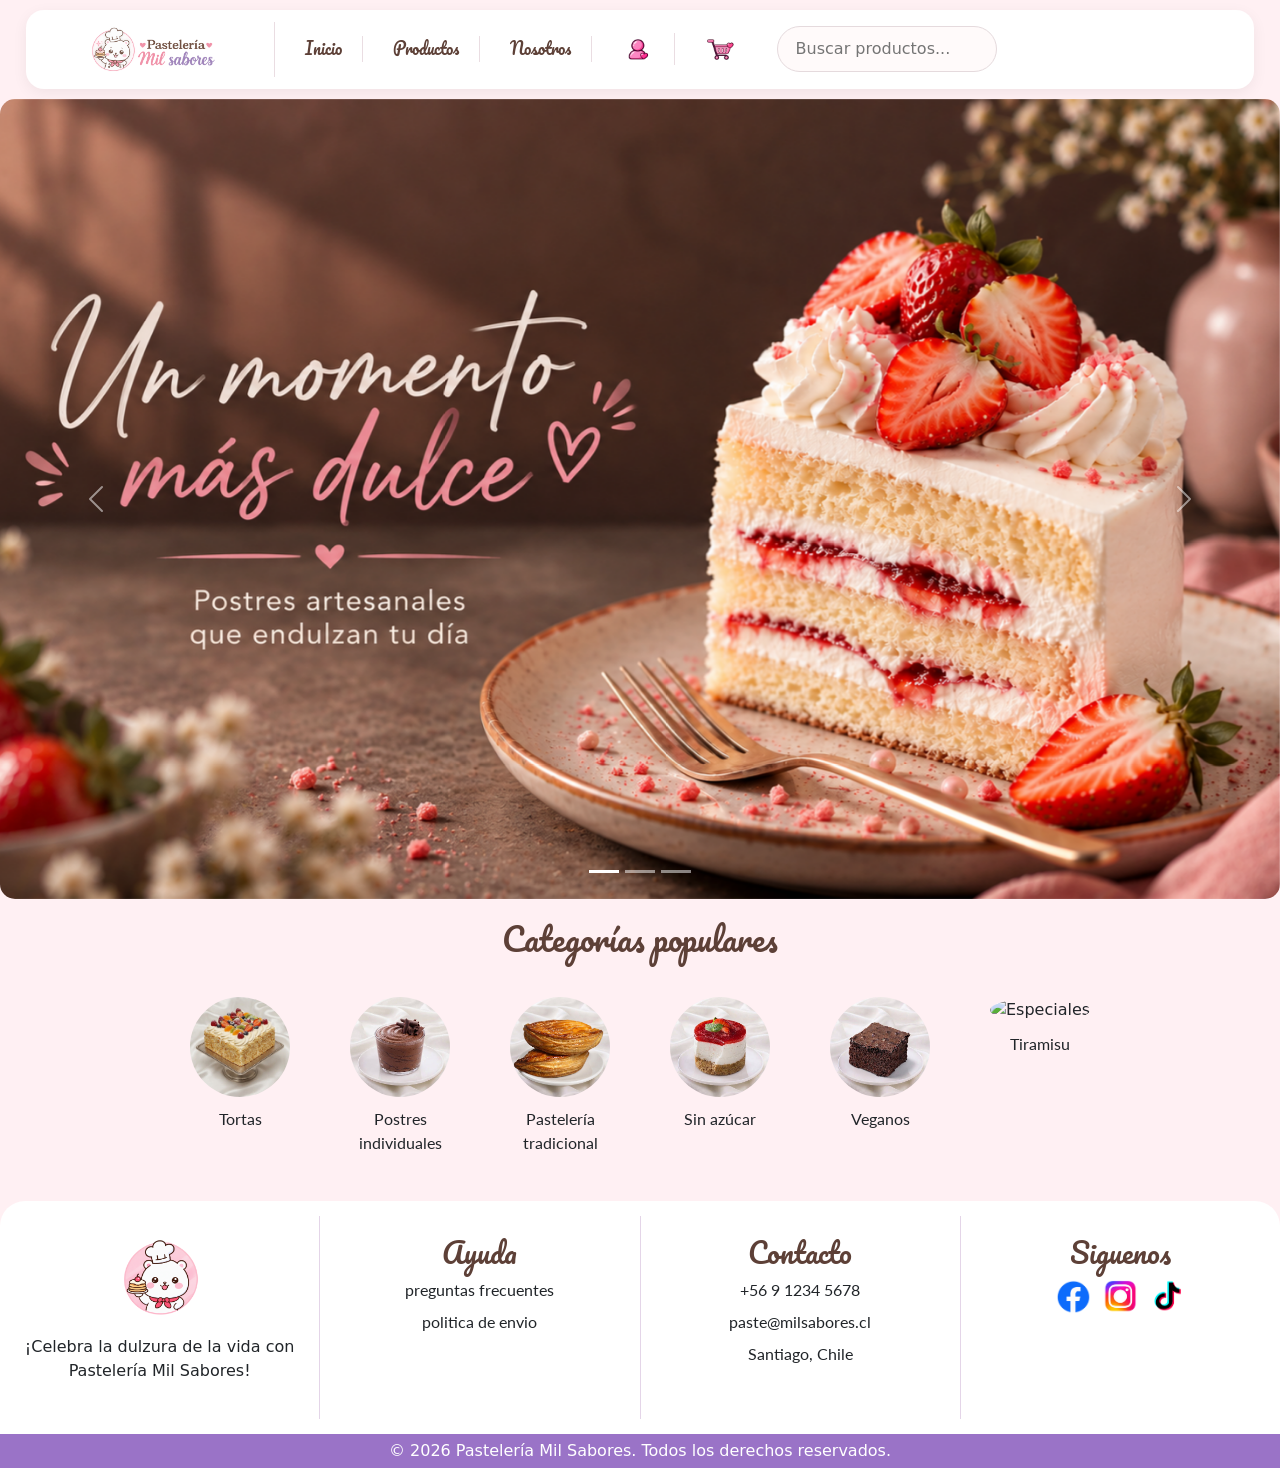
==== index.html @ b81aa5f1 "feat: actualizacioón" ====
<!DOCTYPE html>
<html lang="en">

<head>
    <meta charset="UTF-8">
    <meta name="viewport" content="width=device-width, initial-scale=1.0">
    <link rel="stylesheet" href="css/style.css">
    <link href="https://fonts.googleapis.com/css2?family=Lato&family=Pacifico&display=swap" rel="stylesheet">
    <link href="https://cdn.jsdelivr.net/npm/bootstrap@5.3.8/dist/css/bootstrap.min.css" rel="stylesheet">
    <title>Pastelería Mil Sabores</title>
</head>

<body>

    <nav class="menu">


        <ul>
            <li><img src="img/logoLetra.png" class="menu-logo"></li>
            <li><a href="index.html" class="letra-Titulos">Inicio</a></li>
            <li><a href="productos.html" class="letra-Titulos">Productos</a></li>
            <li><a href="nosotros.html" class="letra-Titulos">Nosotros</a></li>
            <li><a href="mi_cuenta.html" class="letra-Titulos"><img src="img/img-perfil.png" class="img-iconos"></a>
            </li>
            <li><a href="carrito.html" class="letra-Titulos"><img src="img/icono-car.png" class="img-iconos"></a></li>
        </ul>

        <div class="buscador">
            <input type="text" placeholder="Buscar productos...">
        </div>


    </nav>


    <div id="carouselExampleIndicators" class="carousel slide mi-carrusel" data-bs-ride="carousel">

        <div class="carousel-indicators">
            <button type="button" data-bs-target="#carouselExampleIndicators" data-bs-slide-to="0" class="active"
                aria-current="true" aria-label="Slide 1">
            </button>

            <button type="button" data-bs-target="#carouselExampleIndicators" data-bs-slide-to="1" aria-label="Slide 2">
            </button>

            <button type="button" data-bs-target="#carouselExampleIndicators" data-bs-slide-to="2" aria-label="Slide 3">
            </button>
        </div>

        <div class="carousel-inner">

            <div class="carousel-item active">
                <img src="img/slide1.png" class="d-block w-100" alt="">
            </div>

            <div class="carousel-item">
                <img src="img/slide2.png" class="d-block w-100" alt="">
            </div>

            <div class="carousel-item">
                <img src="img/slide3.png" class="d-block w-100" alt="">
            </div>

        </div>

        <button class="carousel-control-prev" type="button" data-bs-target="#carouselExampleIndicators"
            data-bs-slide="prev">

            <span class="carousel-control-prev-icon"></span>

        </button>

        <button class="carousel-control-next" type="button" data-bs-target="#carouselExampleIndicators"
            data-bs-slide="next">

            <span class="carousel-control-next-icon"></span>

        </button>

    </div>



    <section class="categorias">

        <h2 class="letra-Titulos">Categorías populares</h2>

        <div class="categorias-lista">

            <div class="categoria">
                <img src="img/torta cuadrada frutas.jpg" alt="Tortas">
                <p>Tortas</p>
            </div>

            <div class="categoria">
                <img src="img/Mousse de Chocolate.jpg" alt="Postres">
                <p>Postres individuales</p>
            </div>

            <div class="categoria">
                <img src="img/Empanada de Manzana.jpg" alt="Pastelería">
                <p>Pastelería tradicional</p>
            </div>

            <div class="categoria">
                <img src="img/Cheesecake.jpg" alt="Sin azúcar">
                <p>Sin azúcar</p>
            </div>

            <div class="categoria">
                <img src="img/Brownie Sin Gluten.jpg" alt="Veganos">
                <p>Veganos</p>
            </div>

            <div class="categoria">
                <img src="img/tiramisú.jpg" alt="Especiales">
                <p>Tiramisu</p>
            </div>

        </div>

    </section>





    <footer>

        <div class="footer-cols">
            <div class="footer-columna">

                <img src="img/logo.png" class="logo" alt="">
                <p>¡Celebra la dulzura de la vida con Pastelería Mil Sabores!</p>
            </div>



            <div class="footer-columna">
                <h3 style="text-align: center; " class="letra-Titulos"> Ayuda </h3>
                <ul class="texto-general">
                    <li>preguntas frecuentes</li>
                    <li>politica de envio</li>

                </ul>

            </div>

            <div class="footer-columna">
                <h3 style="text-align: center; " class="letra-Titulos"> Contacto </h3>
                <ul class="texto-general">
                    <li>+56 9 1234 5678</li>
                    <li>paste@milsabores.cl</li>
                    <li>Santiago, Chile</li>
                </ul>
            </div>


            <div class="footer-columna">
                <h3 style="text-align: center; " class="letra-Titulos"> Siguenos </h3>
                <div class="redes-sociales">
                    <a href="#"><img src="img/facebook.png" alt="Facebook"></a>
                    <a href="#"><img src="img/instagram.png" alt="Instagram"></a>
                    <a href="#"><img src="img/tiktok.png" alt="Tiktok"></a>


                </div>

            </div>

        </div>

        <div class="footer-bottom">
            <p>&copy; 2026 Pastelería Mil Sabores. Todos los derechos reservados.</p>

        </div>

    </footer>

    <script src="https://cdn.jsdelivr.net/npm/bootstrap@5.3.8/dist/js/bootstrap.bundle.min.js"></script>
</body>

</html>
---- css/style.css ----
@import url(pie.css);
@import url(menu.css);


.logo {
    width: 90px;
    display: block;
    margin: 0 auto 15px;
}


.img-carrusel {
    height: 100px;
    object-fit: cover;
    border: radius 20px;
}


.categorias {
    padding: 20 0;
    margin-top: 20px;
    text-align: center;
}


.categorias h2 {
    margin-bottom: 40px;
}


.categorias-lista {
    display: flex;
    justify-content: center;
    gap: 40px;
}

.categoria {
    width: 120px;
}

.categoria img {
    width: 100px;
    height: 100px;
    border-radius: 50%;
    object-fit: cover;
    transition: 0.3s;
}

.categoria img:hover {
    transform: scale(1.08);
}

.categoria p {
    font-family: "Lato", sans-serif;
    margin-top: 10px;
}


body {
    background-color: #fff0f3 !important;
}


.mi-carrusel {
    width: 100%;
    margin: 10px auto;
    border-radius: 15px;
    overflow: hidden;
}

.mi-carrusel img {
    height: 800px;
    object-fit: cover;
}
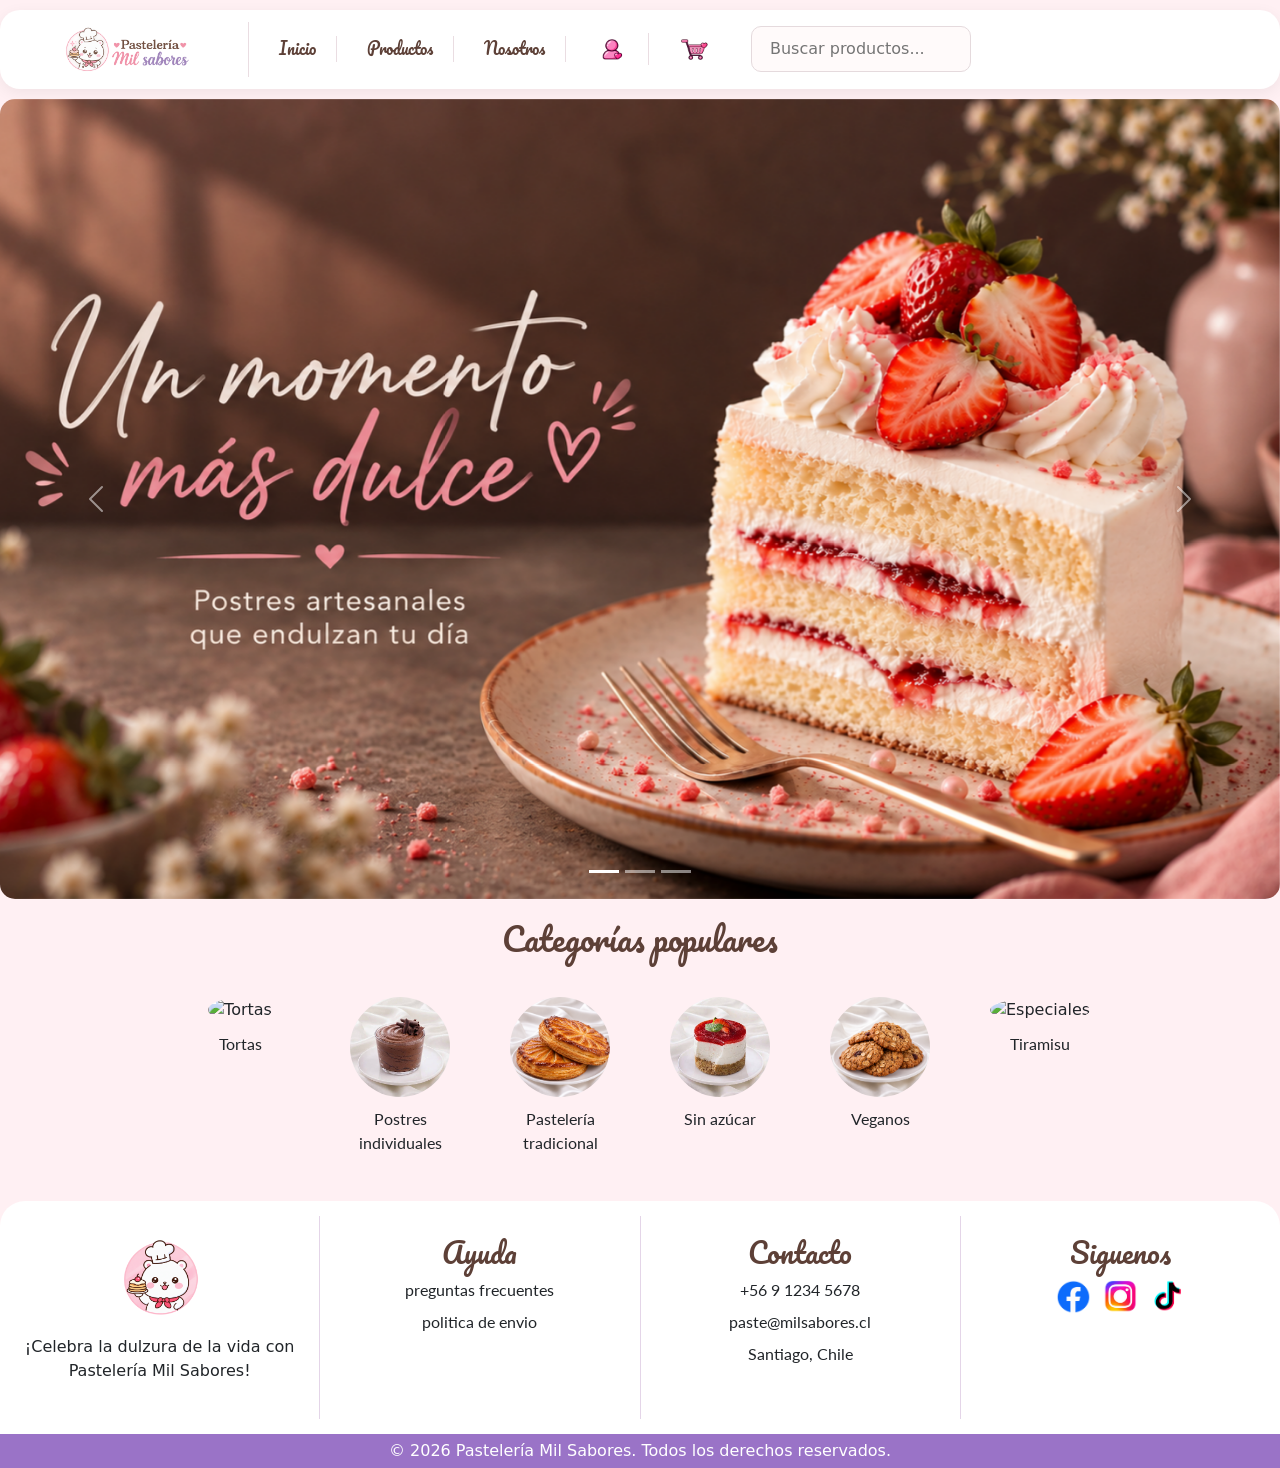
==== commit 991eb00c: "feat: actualización" ====
--- a/index.html
+++ b/index.html
@@ -88,7 +88,7 @@
         <div class="categorias-lista">
 
             <div class="categoria">
-                <img src="img/torta cuadrada frutas.jpg" alt="Tortas">
+                <img src="img/Torta Especial de Cumpleaños.png" alt="Tortas">
                 <p>Tortas</p>
             </div>
 
@@ -98,7 +98,7 @@
             </div>
 
             <div class="categoria">
-                <img src="img/Empanada de Manzana.jpg" alt="Pastelería">
+                <img src="img/empanada Manzana.png" alt="Pastelería">
                 <p>Pastelería tradicional</p>
             </div>
 
@@ -108,7 +108,7 @@
             </div>
 
             <div class="categoria">
-                <img src="img/Brownie Sin Gluten.jpg" alt="Veganos">
+                <img src="img/Galletas Veganas de Avena.png" alt="Veganos">
                 <p>Veganos</p>
             </div>
 
--- a/css/style.css
+++ b/css/style.css
@@ -1,5 +1,6 @@
 @import url(pie.css);
 @import url(menu.css);
+@import url(productos.css);
 
 
 .logo {
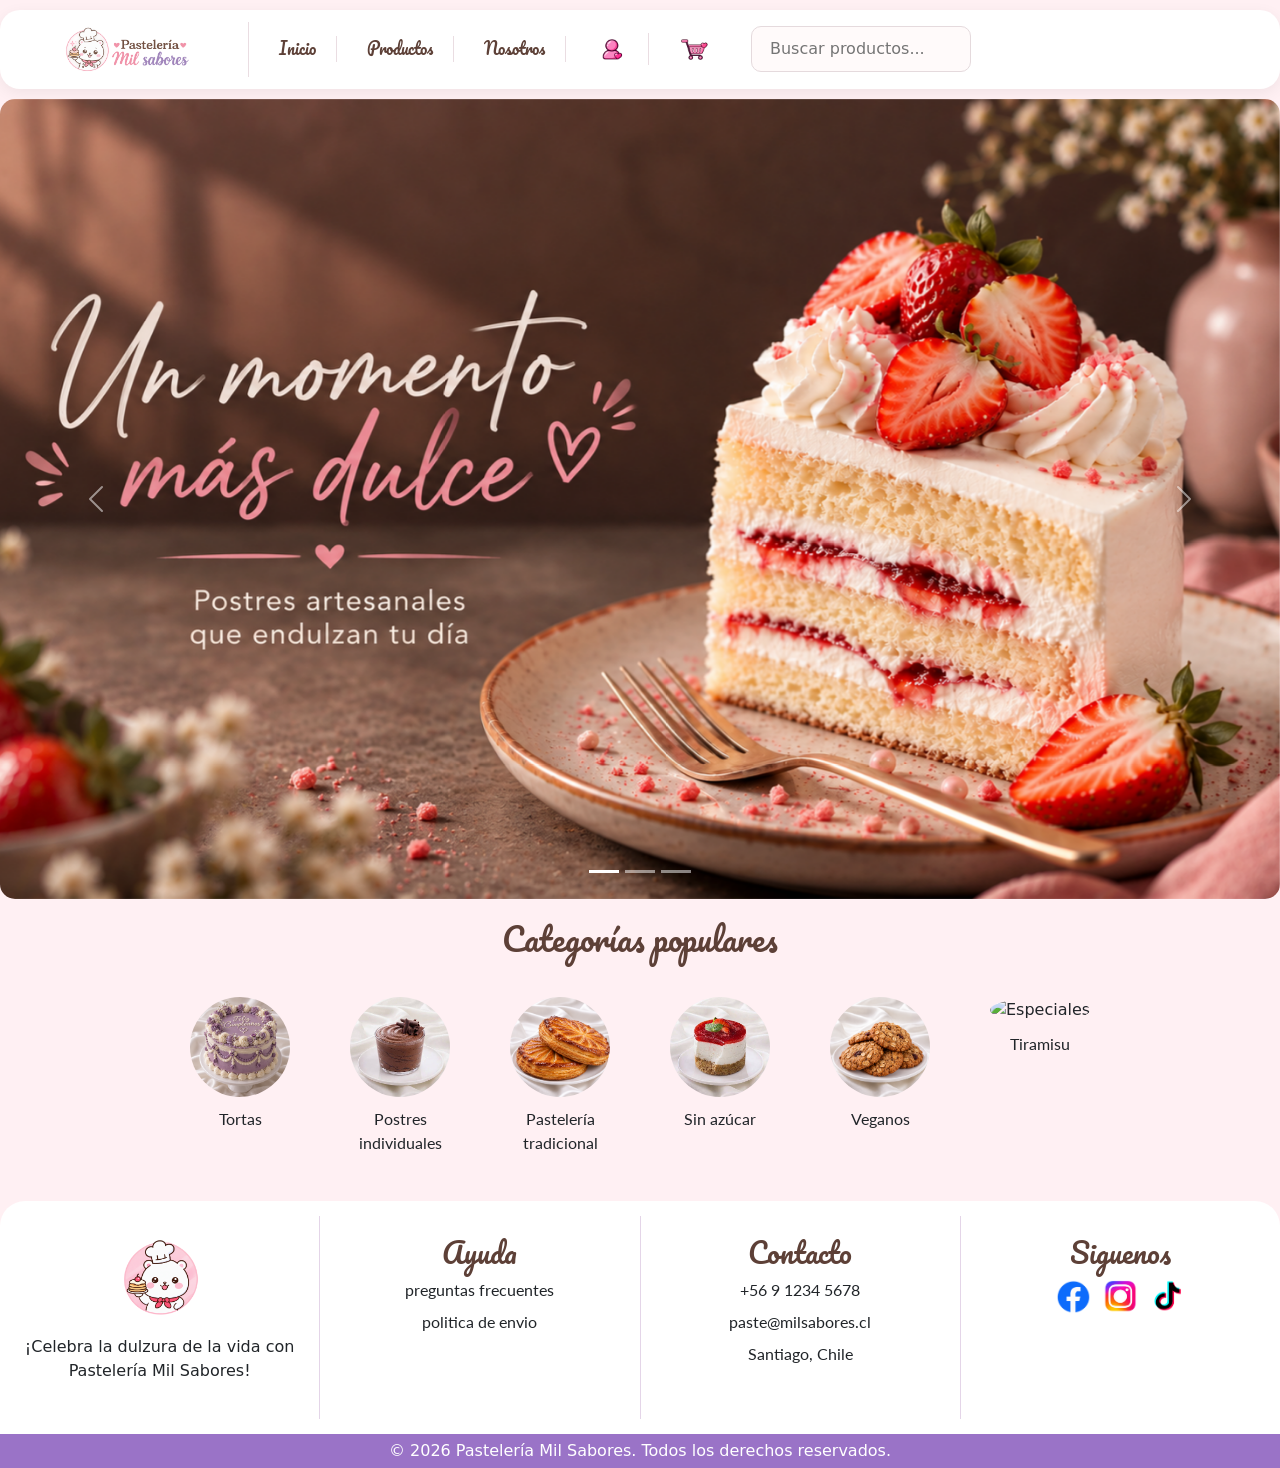
==== commit 9e373000: "feat:actualizacion" ====
--- a/index.html
+++ b/index.html
@@ -88,7 +88,7 @@
         <div class="categorias-lista">
 
             <div class="categoria">
-                <img src="img/Torta Especial de Cumpleaños.png" alt="Tortas">
+                <img src="img/Torta Especial de Cumpleaños.png" alt="Tortas">
                 <p>Tortas</p>
             </div>
 
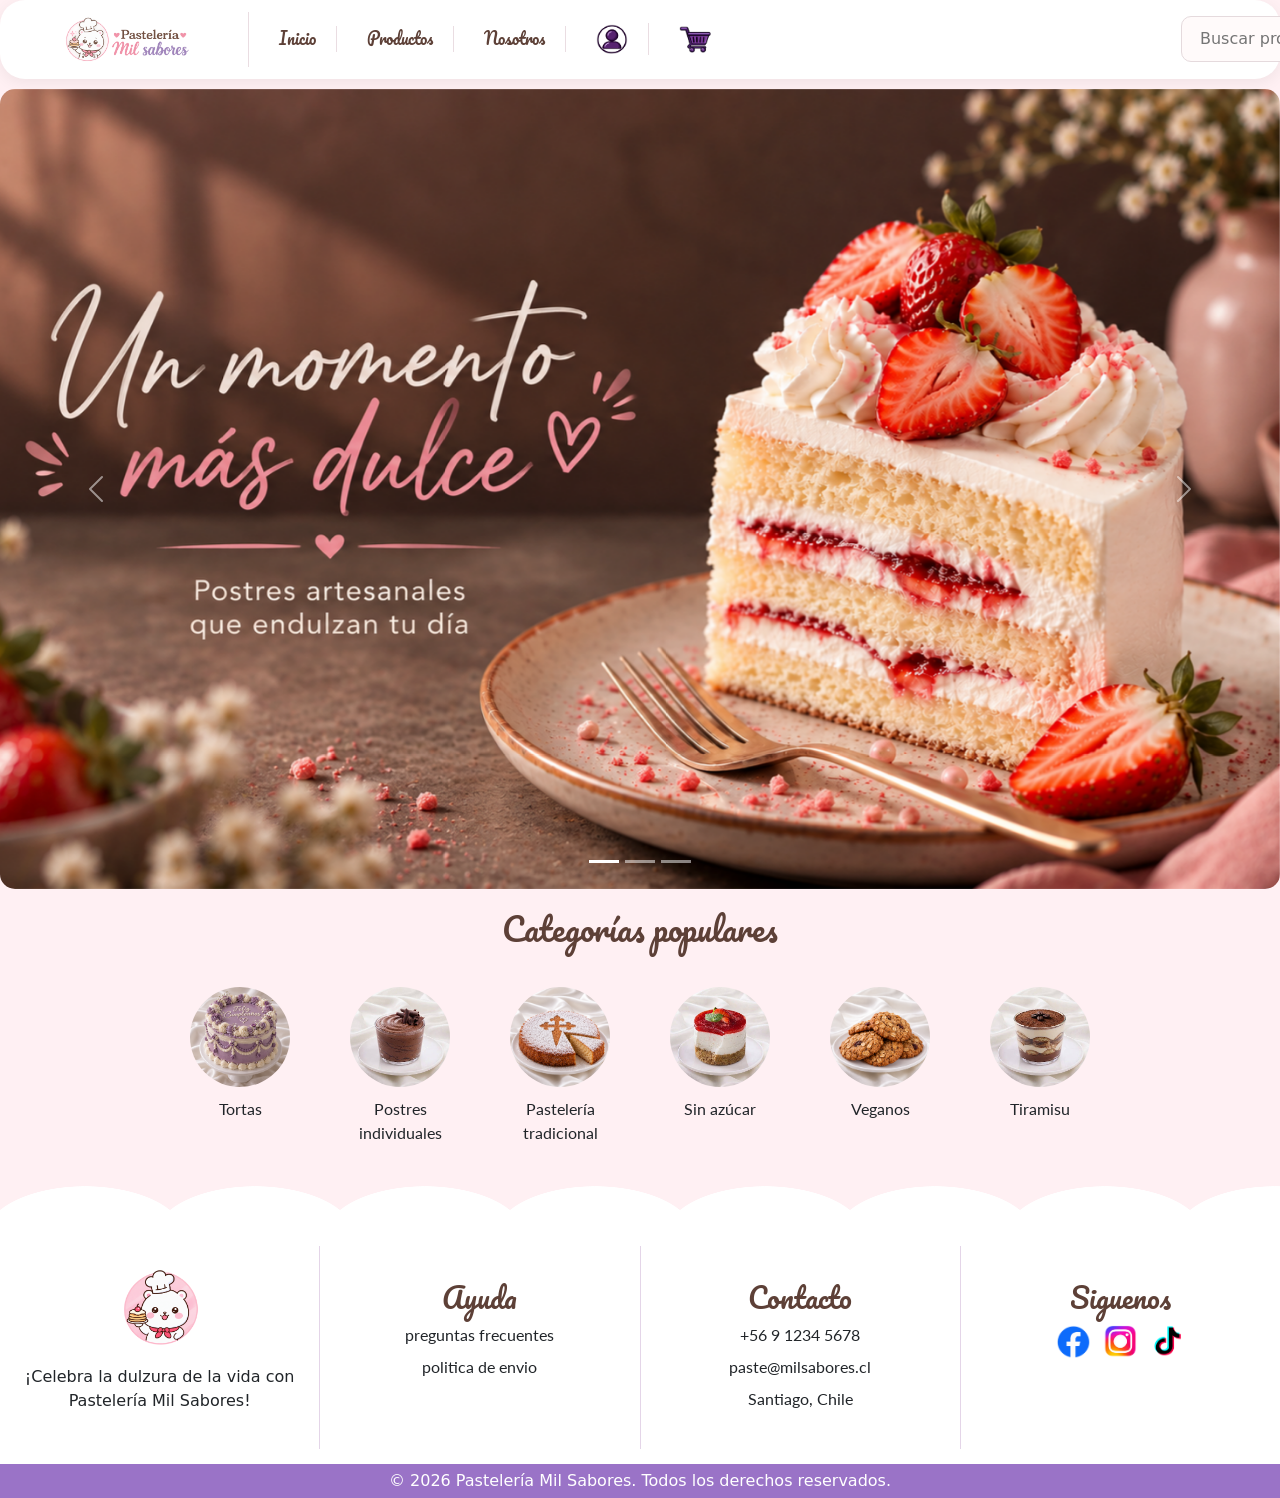
==== commit b8064364: "feat: actualización mi cuenta,titulos,menú" ====
--- a/index.html
+++ b/index.html
@@ -20,9 +20,9 @@
             <li><a href="index.html" class="letra-Titulos">Inicio</a></li>
             <li><a href="productos.html" class="letra-Titulos">Productos</a></li>
             <li><a href="nosotros.html" class="letra-Titulos">Nosotros</a></li>
-            <li><a href="mi_cuenta.html" class="letra-Titulos"><img src="img/img-perfil.png" class="img-iconos"></a>
+            <li><a href="mi_cuenta.html" class="letra-Titulos"><img src="img/icono-perfil.png" class="img-iconos"></a>
             </li>
-            <li><a href="carrito.html" class="letra-Titulos"><img src="img/icono-car.png" class="img-iconos"></a></li>
+            <li><a href="carrito.html" class="letra-Titulos"><img src="img/icono-carro.png" class="img-iconos"></a></li>
         </ul>
 
         <div class="buscador">
@@ -88,32 +88,35 @@
         <div class="categorias-lista">
 
             <div class="categoria">
-                <img src="img/Torta Especial de Cumpleaños.png" alt="Tortas">
+                <a href="productos.html "> <img src="img/Torta Especial de Cumpleaños.png" alt=""></a>
                 <p>Tortas</p>
+
             </div>
 
             <div class="categoria">
-                <img src="img/Mousse de Chocolate.jpg" alt="Postres">
+                <a href="productos.html "> <img src="img/Mousse de Chocolate.jpg" alt=""></a>
+
                 <p>Postres individuales</p>
             </div>
 
             <div class="categoria">
-                <img src="img/empanada Manzana.png" alt="Pastelería">
+                <a href="productos.html "> <img src="img/Tarta de Santiago.png" alt=""></a>
+
                 <p>Pastelería tradicional</p>
             </div>
 
             <div class="categoria">
-                <img src="img/Cheesecake.jpg" alt="Sin azúcar">
+                <a href="productos.html "> <img src="img/Cheesecake.jpg" alt=""></a>
                 <p>Sin azúcar</p>
             </div>
 
             <div class="categoria">
-                <img src="img/Galletas Veganas de Avena.png" alt="Veganos">
+                <a href="productos.html "> <img src="img/Galletas Veganas de Avena.png" alt=""></a>
                 <p>Veganos</p>
             </div>
 
             <div class="categoria">
-                <img src="img/tiramisú.jpg" alt="Especiales">
+                <a href="productos.html "> <img src="img/tiramisú.jpg" alt=""></a>
                 <p>Tiramisu</p>
             </div>
 
--- a/css/style.css
+++ b/css/style.css
@@ -1,6 +1,8 @@
 @import url(pie.css);
 @import url(menu.css);
 @import url(productos.css);
+@import url(cuenta.css);
+@import url(texto.css);
 
 
 .logo {
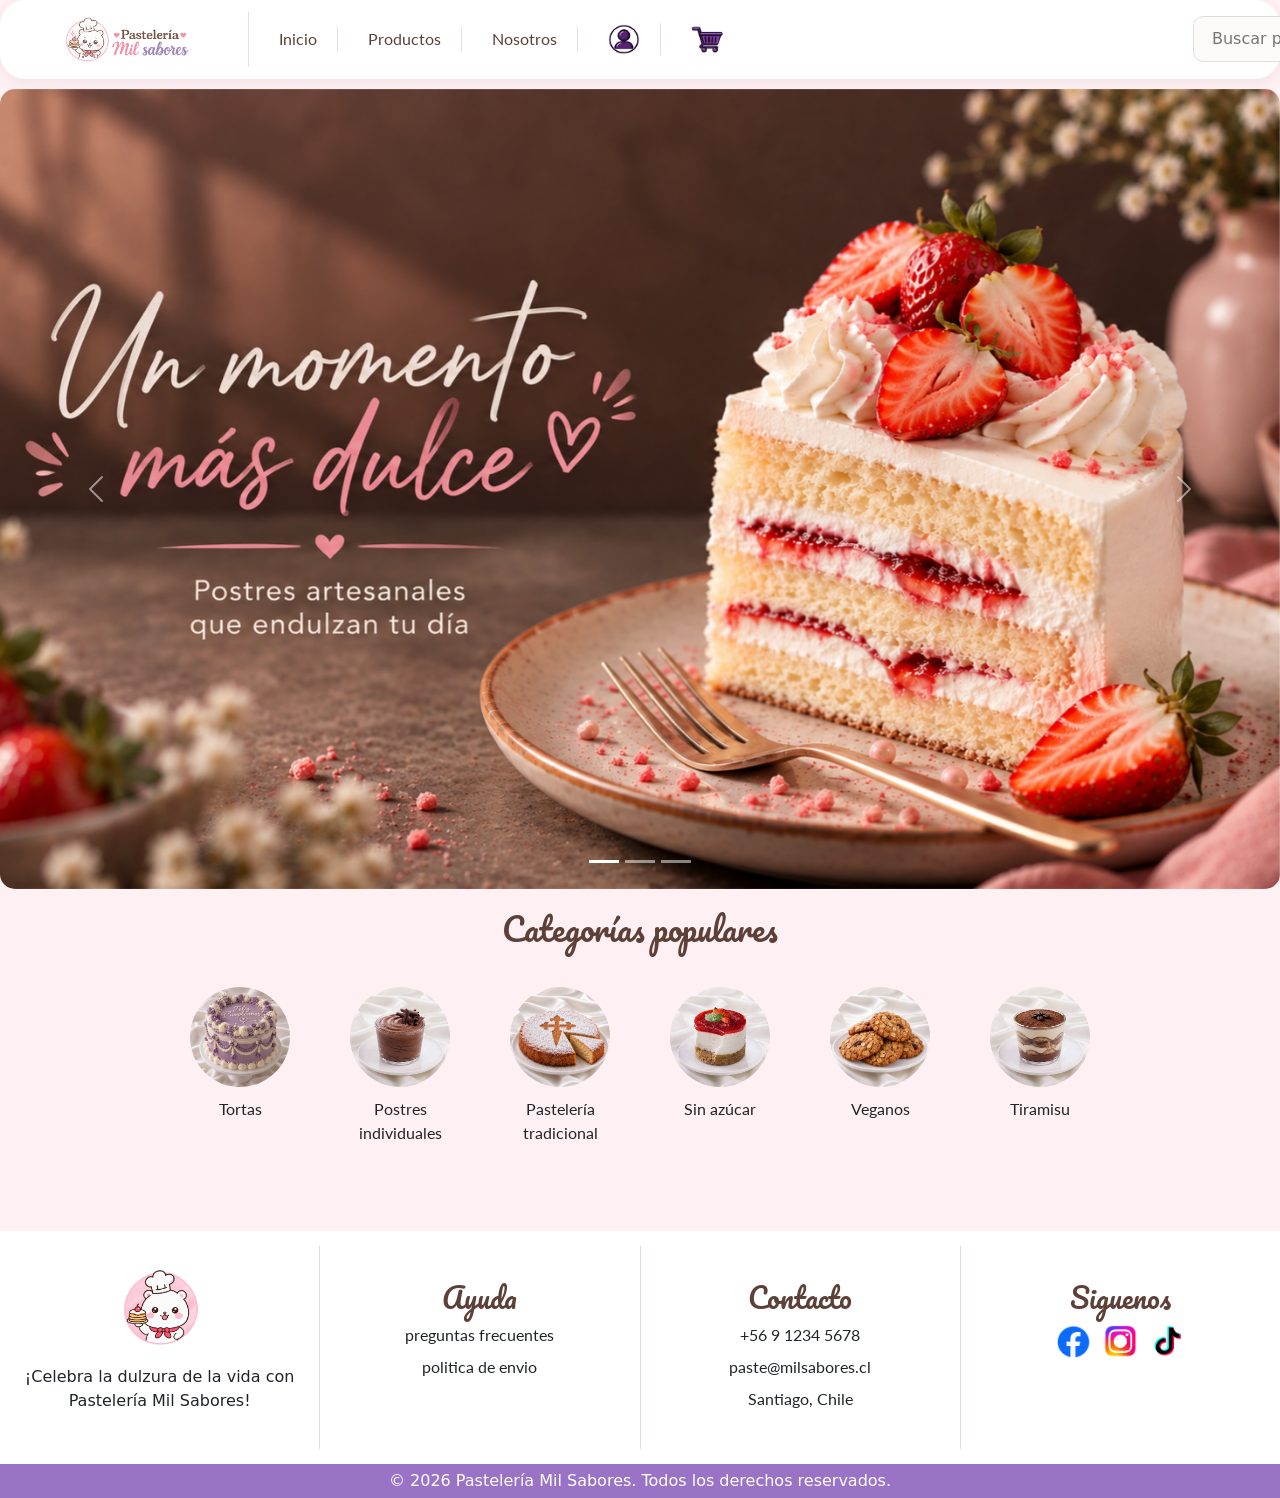
==== commit 6a5fd676: "Feat:actualización" ====
--- a/index.html
+++ b/index.html
@@ -17,10 +17,10 @@
 
         <ul>
             <li><img src="img/logoLetra.png" class="menu-logo"></li>
-            <li><a href="index.html" class="letra-Titulos">Inicio</a></li>
-            <li><a href="productos.html" class="letra-Titulos">Productos</a></li>
-            <li><a href="nosotros.html" class="letra-Titulos">Nosotros</a></li>
-            <li><a href="mi_cuenta.html" class="letra-Titulos"><img src="img/icono-perfil.png" class="img-iconos"></a>
+            <li><a href="index.html" class="texto-general">Inicio</a></li>
+            <li><a href="productos.html" class="texto-general">Productos</a></li>
+            <li><a href="nosotros.html" class="texto-general">Nosotros</a></li>
+            <li><a href="mi_cuenta.html" class="texto-general"><img src="img/icono-perfil.png" class="img-iconos"></a>
             </li>
             <li><a href="carrito.html" class="letra-Titulos"><img src="img/icono-carro.png" class="img-iconos"></a></li>
         </ul>
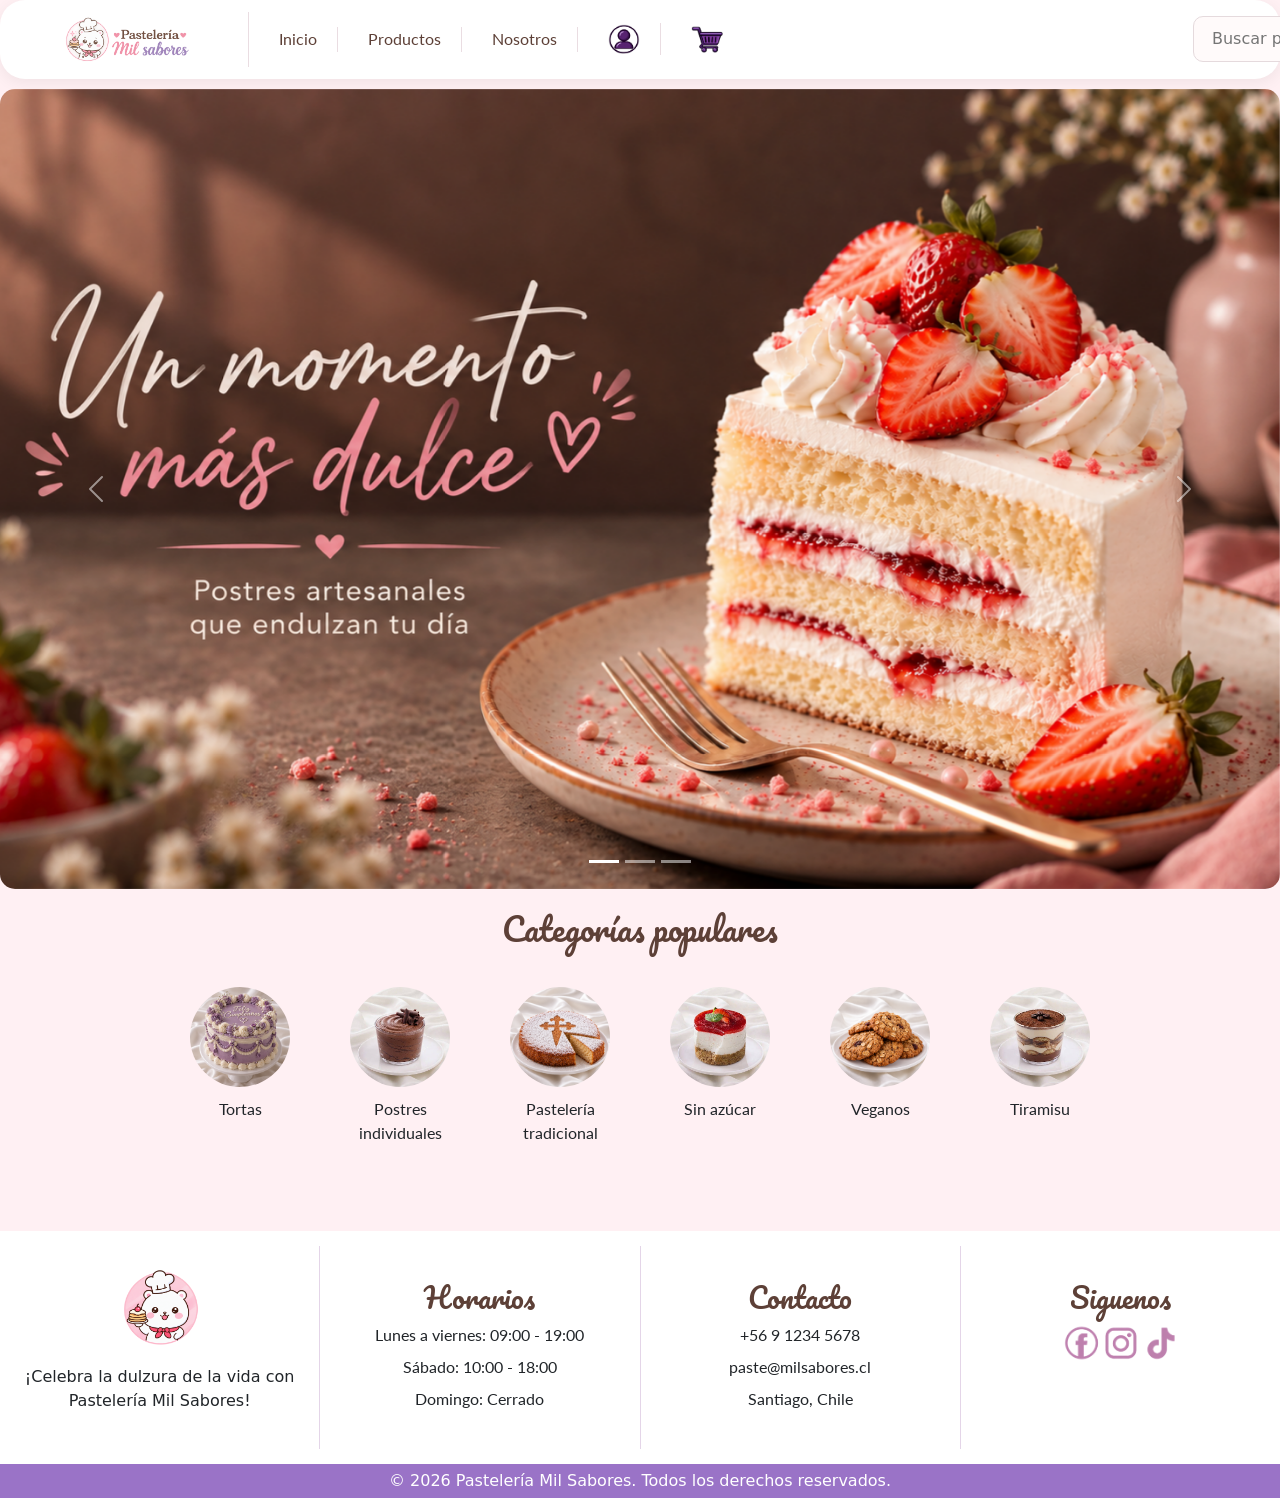
==== commit 65da473e: "feat:actualización" ====
--- a/index.html
+++ b/index.html
@@ -1,5 +1,5 @@
 <!DOCTYPE html>
-<html lang="en">
+<html lang="es">
 
 <head>
     <meta charset="UTF-8">
@@ -11,120 +11,127 @@
 </head>
 
 <body>
-
-    <nav class="menu">
+    <header>
+        <nav class="menu">
 
 
-        <ul>
-            <li><img src="img/logoLetra.png" class="menu-logo"></li>
-            <li><a href="index.html" class="texto-general">Inicio</a></li>
-            <li><a href="productos.html" class="texto-general">Productos</a></li>
-            <li><a href="nosotros.html" class="texto-general">Nosotros</a></li>
-            <li><a href="mi_cuenta.html" class="texto-general"><img src="img/icono-perfil.png" class="img-iconos"></a>
-            </li>
-            <li><a href="carrito.html" class="letra-Titulos"><img src="img/icono-carro.png" class="img-iconos"></a></li>
-        </ul>
+            <ul>
+                <li><img src="img/logoLetra.png" class="menu-logo"></li>
+                <li><a href="index.html" class="texto-general">Inicio</a></li>
+                <li><a href="productos.html" class="texto-general">Productos</a></li>
+                <li><a href="nosotros.html" class="texto-general">Nosotros</a></li>
+                <li><a href="mi_cuenta.html" class="texto-general"><img src="img/icono-perfil.png"
+                            class="img-iconos"></a>
+                </li>
+                <li><a href="carrito.html" class="letra-Titulos"><img src="img/icono-carro.png" class="img-iconos"></a>
+                </li>
+            </ul>
 
-        <div class="buscador">
-            <input type="text" placeholder="Buscar productos...">
+            <div class="buscador">
+                <input type="text" placeholder="Buscar productos...">
+            </div>
+
+
+        </nav>
+
+    </header>
+
+
+    <main>
+        <div id="carouselExampleIndicators" class="carousel slide mi-carrusel" data-bs-ride="carousel">
+
+            <div class="carousel-indicators">
+                <button type="button" data-bs-target="#carouselExampleIndicators" data-bs-slide-to="0" class="active"
+                    aria-current="true" aria-label="Slide 1">
+                </button>
+
+                <button type="button" data-bs-target="#carouselExampleIndicators" data-bs-slide-to="1"
+                    aria-label="Slide 2">
+                </button>
+
+                <button type="button" data-bs-target="#carouselExampleIndicators" data-bs-slide-to="2"
+                    aria-label="Slide 3">
+                </button>
+            </div>
+
+            <div class="carousel-inner">
+
+                <div class="carousel-item active">
+                    <img src="img/slide1.png" class="d-block w-100" alt="Promoción Pastelería Mil Sabores">
+                </div>
+
+                <div class="carousel-item">
+                    <img src="img/slide2.png" class="d-block w-100" alt="Promoción Pastelería Mil Sabores">
+                </div>
+
+                <div class="carousel-item">
+                    <img src="img/slide3.png" class="d-block w-100" alt="Promoción Pastelería Mil Sabores">
+                </div>
+
+            </div>
+
+            <button class="carousel-control-prev" type="button" data-bs-target="#carouselExampleIndicators"
+                data-bs-slide="prev">
+
+                <span class="carousel-control-prev-icon"></span>
+
+            </button>
+
+            <button class="carousel-control-next" type="button" data-bs-target="#carouselExampleIndicators"
+                data-bs-slide="next">
+
+                <span class="carousel-control-next-icon"></span>
+
+            </button>
+
         </div>
 
 
-    </nav>
 
+        <section class="categorias">
 
-    <div id="carouselExampleIndicators" class="carousel slide mi-carrusel" data-bs-ride="carousel">
+            <h2 class="letra-Titulos">Categorías populares</h2>
 
-        <div class="carousel-indicators">
-            <button type="button" data-bs-target="#carouselExampleIndicators" data-bs-slide-to="0" class="active"
-                aria-current="true" aria-label="Slide 1">
-            </button>
+            <div class="categorias-lista">
 
-            <button type="button" data-bs-target="#carouselExampleIndicators" data-bs-slide-to="1" aria-label="Slide 2">
-            </button>
+                <article class="categoria">
+                    <a href="productos.html"> <img src="img/Torta Especial de Cumpleaños.png" alt=""></a>
+                    <p>Tortas</p>
 
-            <button type="button" data-bs-target="#carouselExampleIndicators" data-bs-slide-to="2" aria-label="Slide 3">
-            </button>
-        </div>
+                </article>
 
-        <div class="carousel-inner">
+                <article class="categoria">
+                    <a href="productos.html"> <img src="img/Mousse de Chocolate.jpg" alt=""></a>
 
-            <div class="carousel-item active">
-                <img src="img/slide1.png" class="d-block w-100" alt="">
-            </div>
+                    <p>Postres individuales</p>
+                </article>
 
-            <div class="carousel-item">
-                <img src="img/slide2.png" class="d-block w-100" alt="">
-            </div>
+                <article class="categoria">
+                    <a href="productos.html"> <img src="img/Tarta de Santiago.png" alt=""></a>
 
-            <div class="carousel-item">
-                <img src="img/slide3.png" class="d-block w-100" alt="">
-            </div>
+                    <p>Pastelería tradicional</p>
+                </article>
 
-        </div>
+                <article class="categoria">
+                    <a href="productos.html"> <img src="img/Cheesecake.jpg" alt=""></a>
+                    <p>Sin azúcar</p>
+                </article>
 
-        <button class="carousel-control-prev" type="button" data-bs-target="#carouselExampleIndicators"
-            data-bs-slide="prev">
+                <article class="categoria">
+                    <a href="productos.html"> <img src="img/Galletas Veganas de Avena.png" alt=""></a>
+                    <p>Veganos</p>
+                </article>
 
-            <span class="carousel-control-prev-icon"></span>
-
-        </button>
-
-        <button class="carousel-control-next" type="button" data-bs-target="#carouselExampleIndicators"
-            data-bs-slide="next">
-
-            <span class="carousel-control-next-icon"></span>
-
-        </button>
-
-    </div>
-
-
-
-    <section class="categorias">
-
-        <h2 class="letra-Titulos">Categorías populares</h2>
-
-        <div class="categorias-lista">
-
-            <div class="categoria">
-                <a href="productos.html "> <img src="img/Torta Especial de Cumpleaños.png" alt=""></a>
-                <p>Tortas</p>
+                <article class="categoria">
+                    <a href="productos.html"> <img src="img/tiramisú.jpg" alt=""></a>
+                    <p>Tiramisu</p>
+                </article>
 
             </div>
 
-            <div class="categoria">
-                <a href="productos.html "> <img src="img/Mousse de Chocolate.jpg" alt=""></a>
+        </section>
 
-                <p>Postres individuales</p>
-            </div>
-
-            <div class="categoria">
-                <a href="productos.html "> <img src="img/Tarta de Santiago.png" alt=""></a>
-
-                <p>Pastelería tradicional</p>
-            </div>
-
-            <div class="categoria">
-                <a href="productos.html "> <img src="img/Cheesecake.jpg" alt=""></a>
-                <p>Sin azúcar</p>
-            </div>
-
-            <div class="categoria">
-                <a href="productos.html "> <img src="img/Galletas Veganas de Avena.png" alt=""></a>
-                <p>Veganos</p>
-            </div>
-
-            <div class="categoria">
-                <a href="productos.html "> <img src="img/tiramisú.jpg" alt=""></a>
-                <p>Tiramisu</p>
-            </div>
-
-        </div>
-
-    </section>
-
-
+    </main>
 
 
 
@@ -140,17 +147,19 @@
 
 
             <div class="footer-columna">
-                <h3 style="text-align: center; " class="letra-Titulos"> Ayuda </h3>
+                <h3 class="letra-Titulos">Horarios</h3>
+
                 <ul class="texto-general">
-                    <li>preguntas frecuentes</li>
-                    <li>politica de envio</li>
-
+                    <li>Lunes a viernes: 09:00 - 19:00</li>
+                    <li>Sábado: 10:00 - 18:00</li>
+                    <li>Domingo: Cerrado</li>
                 </ul>
-
             </div>
 
+
+
             <div class="footer-columna">
-                <h3 style="text-align: center; " class="letra-Titulos"> Contacto </h3>
+                <h3 class="letra-Titulos"> Contacto </h3>
                 <ul class="texto-general">
                     <li>+56 9 1234 5678</li>
                     <li>paste@milsabores.cl</li>
@@ -160,12 +169,9 @@
 
 
             <div class="footer-columna">
-                <h3 style="text-align: center; " class="letra-Titulos"> Siguenos </h3>
-                <div class="redes-sociales">
-                    <a href="#"><img src="img/facebook.png" alt="Facebook"></a>
-                    <a href="#"><img src="img/instagram.png" alt="Instagram"></a>
-                    <a href="#"><img src="img/tiktok.png" alt="Tiktok"></a>
-
+                <h3 class="letra-Titulos"> Siguenos </h3>
+                <div>
+                    <img src="img/iconosredes.png" class="redes-sociales" alt="redes">
 
                 </div>
 
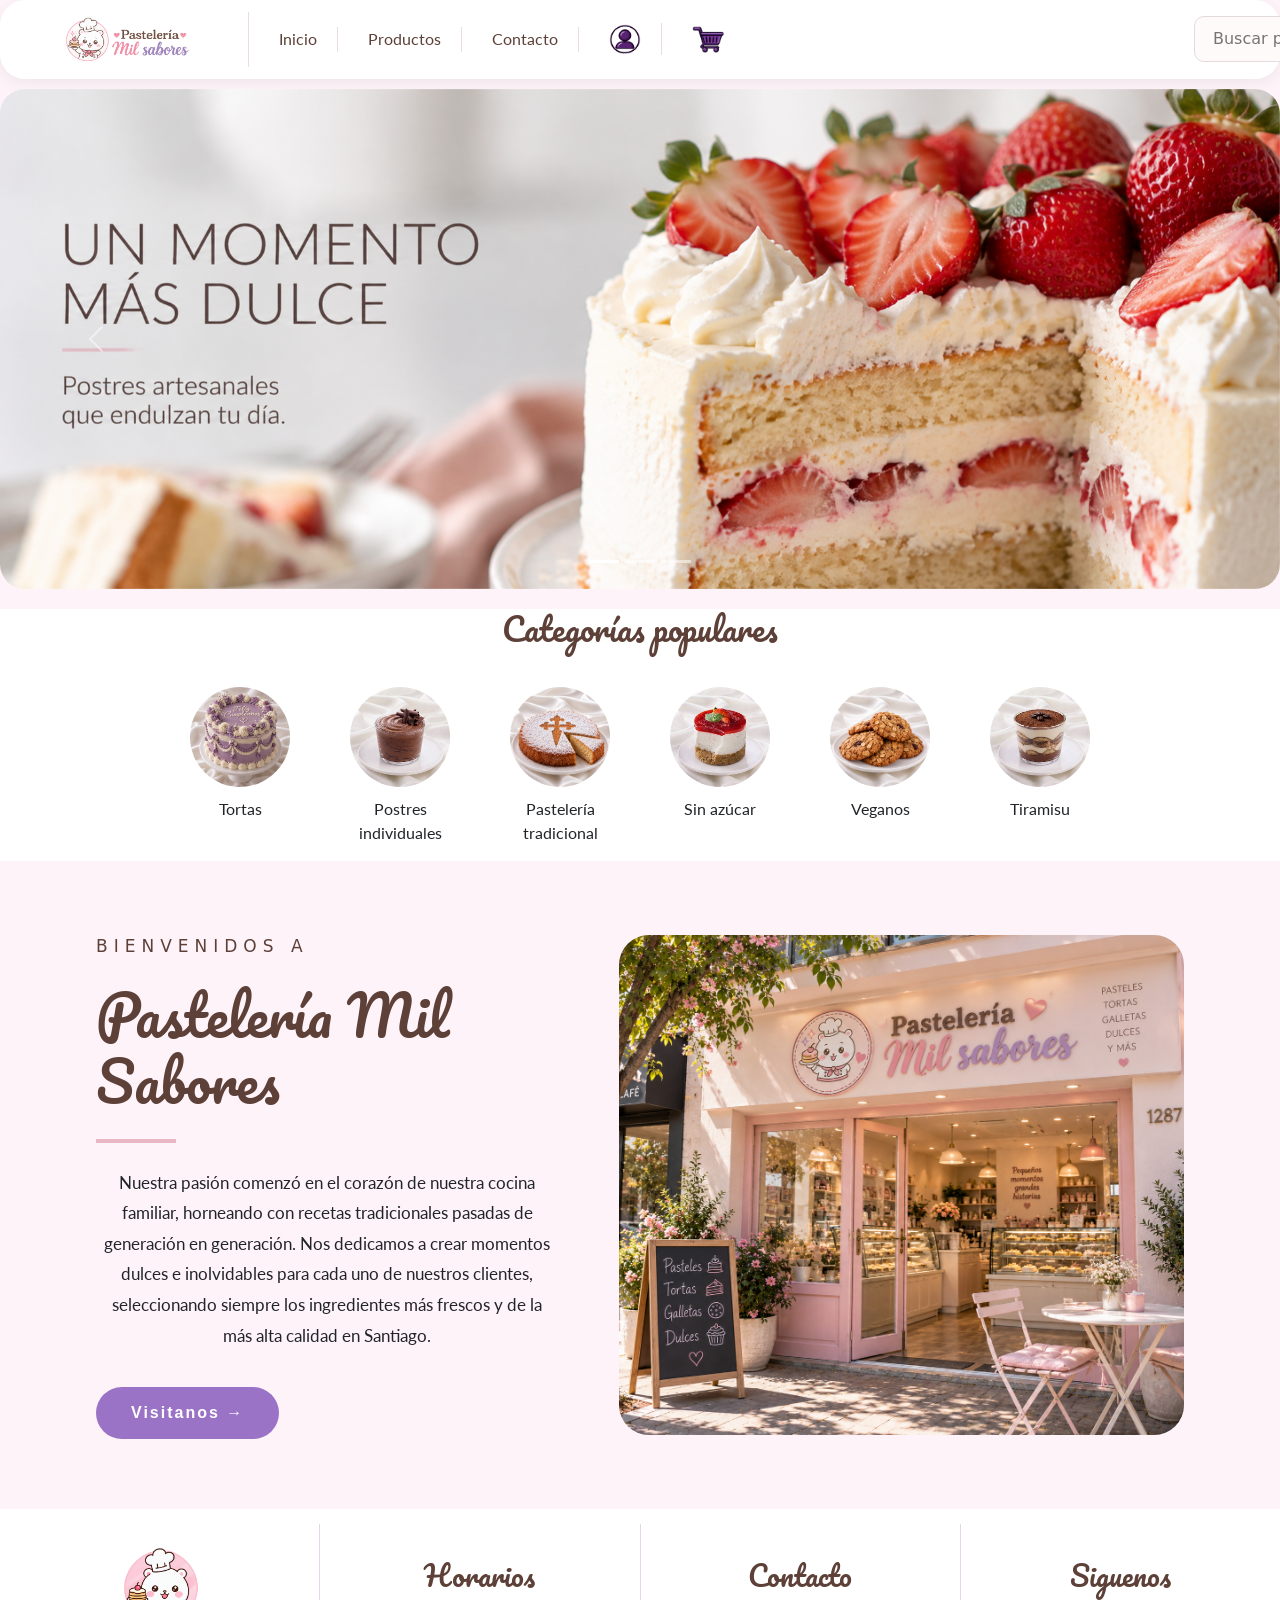
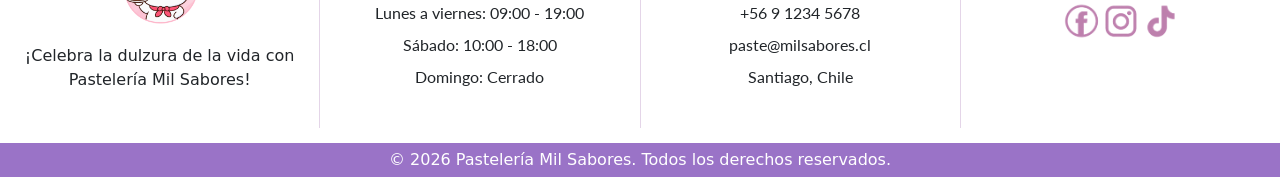
==== commit b842d02d: "feat: actualizacion home, y menú" ====
--- a/index.html
+++ b/index.html
@@ -19,7 +19,7 @@
                 <li><img src="img/logoLetra.png" class="menu-logo"></li>
                 <li><a href="index.html" class="texto-general">Inicio</a></li>
                 <li><a href="productos.html" class="texto-general">Productos</a></li>
-                <li><a href="nosotros.html" class="texto-general">Nosotros</a></li>
+                <li><a href="contacto.html" class="texto-general">Contacto</a></li>
                 <li><a href="mi_cuenta.html" class="texto-general"><img src="img/icono-perfil.png"
                             class="img-iconos"></a>
                 </li>
@@ -38,7 +38,8 @@
 
 
     <main>
-        <div id="carouselExampleIndicators" class="carousel slide mi-carrusel" data-bs-ride="carousel">
+
+        <section id="carouselExampleIndicators" class="carousel slide mi-carrusel" data-bs-ride="carousel">
 
             <div class="carousel-indicators">
                 <button type="button" data-bs-target="#carouselExampleIndicators" data-bs-slide-to="0" class="active"
@@ -84,7 +85,7 @@
 
             </button>
 
-        </div>
+        </section>
 
 
 
@@ -131,7 +132,42 @@
 
         </section>
 
+
+
+
+        <section class="historia-inicio">
+
+            <div class="historia-texto">
+
+                <p class="historia-mini">BIENVENIDOS A</p>
+
+                <h2 class="letra-Titulos">Pastelería Mil Sabores</h2>
+
+                <div class="linea-historia"></div>
+
+                <p class="texto-general">
+                    Nuestra pasión comenzó en el corazón de nuestra cocina familiar,
+                    horneando con recetas tradicionales pasadas de generación en generación.
+                    Nos dedicamos a crear momentos dulces e inolvidables para cada uno de
+                    nuestros clientes, seleccionando siempre los ingredientes más frescos
+                    y de la más alta calidad en Santiago.
+                </p>
+
+                <a href="https://maps.app.goo.gl/XWQrZZQRH1wkxiRa6" class="boton-visitanos">
+                    Visitanos →
+                </a>
+
+            </div>
+
+
+            <div class="historia-imagen">
+                <img src="img/pasteleria.png" alt="Pastelería Mil Sabores">
+            </div>
+
+        </section>
+
     </main>
+
 
 
 
--- a/css/style.css
+++ b/css/style.css
@@ -3,7 +3,7 @@
 @import url(productos.css);
 @import url(cuenta.css);
 @import url(texto.css);
-
+@import url(contacto.css);
 
 .logo {
     width: 90px;
@@ -11,15 +11,8 @@
     margin: 0 auto 15px;
 }
 
-
-.img-carrusel {
-    height: 100px;
-    object-fit: cover;
-    border: radius 20px;
-}
-
-
 .categorias {
+    background-color: #ffffff;
     padding: 20 0;
     margin-top: 20px;
     text-align: center;
@@ -60,18 +53,111 @@
 
 
 body {
-    background-color: #fff0f3 !important;
+    background-color: #fff3fa !important;
 }
 
 
 .mi-carrusel {
     width: 100%;
     margin: 10px auto;
-    border-radius: 15px;
+    border-radius: 25px;
     overflow: hidden;
 }
 
 .mi-carrusel img {
-    height: 800px;
+    height: 500px;
     object-fit: cover;
+}
+
+
+.historia-inicio {
+    display: flex;
+    align-items: center;
+    width: 85%;
+    margin: 70px auto;
+    gap: 60px;
+}
+
+
+/* LADO IZQUIERDO */
+
+.historia-texto {
+    width: 45%;
+}
+
+.historia-mini {
+    letter-spacing: 6px;
+    font-size: 14px;
+    color: #5D4037;
+    margin-bottom: 15px;
+}
+
+.historia-texto h2 {
+    font-family: "Pacifico", cursive;
+    color: #5D4037;
+    font-size: 55px;
+    font-weight: normal;
+    text-align: left;
+    line-height: 1.2;
+    margin: 20px 0;
+}
+
+.linea-historia {
+    width: 80px;
+    height: 4px;
+    background-color: #e8b6c5;
+    margin: 25px 0;
+}
+
+
+.historia-texto h2 {
+    font-family: "Pacifico", cursive;
+    color: #5D4037;
+    font-size: 55px;
+    font-weight: normal;
+}
+
+.historia-texto p {
+    font-size: 17px;
+    line-height: 1.8;
+}
+
+
+/* BOTÓN */
+
+.boton-visitanos {
+    display: inline-block;
+    margin-top: 20px;
+    padding: 14px 35px;
+
+    background-color: #9a73c7;
+    color: white;
+
+    border-radius: 30px;
+    text-decoration: none;
+
+    font-family: "Lato", sans-serif;
+    font-weight: bold;
+    letter-spacing: 2px;
+}
+
+.boton-visitanos:hover {
+    background-color: #855fb3;
+    color: white;
+}
+
+
+/* LADO DERECHO */
+
+.historia-imagen {
+    width: 55%;
+}
+
+.historia-imagen img {
+    width: 100%;
+    height: 500px;
+
+    object-fit: cover;
+
+    border-radius: 30px;
 }
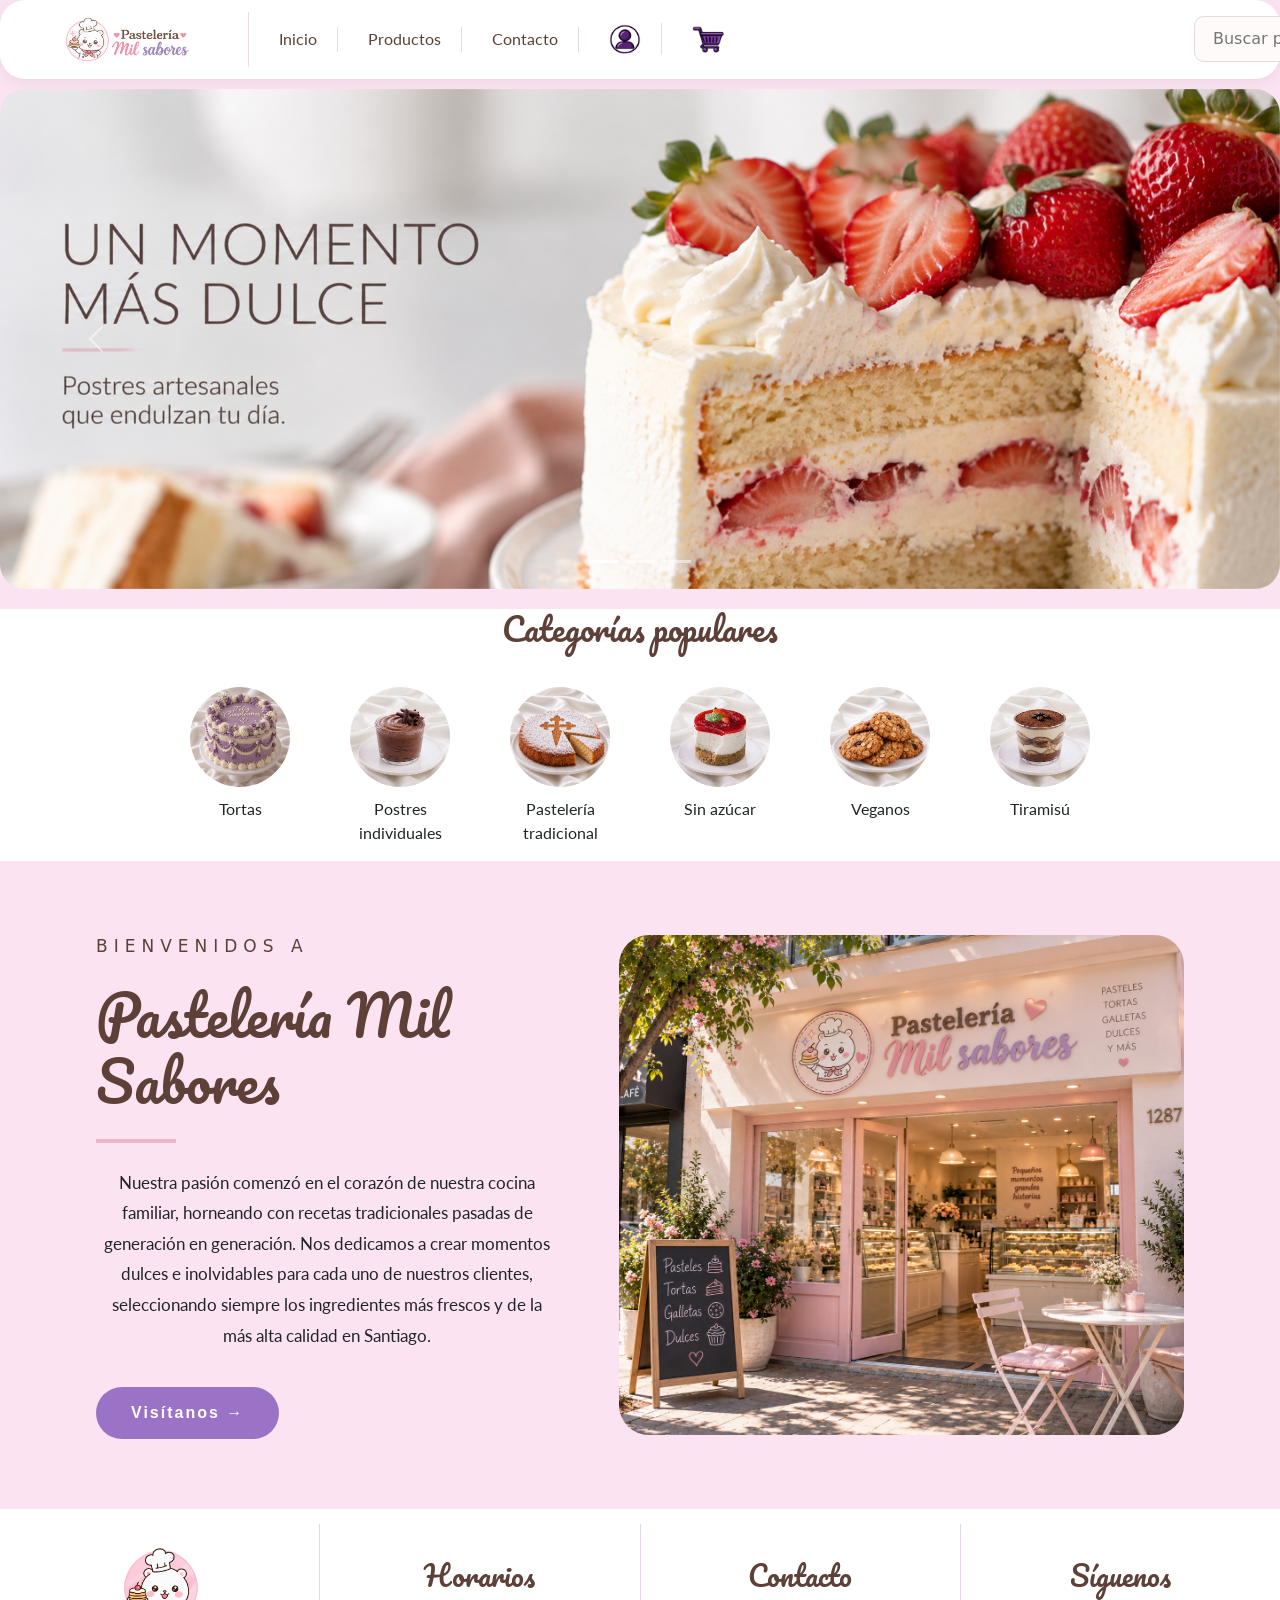
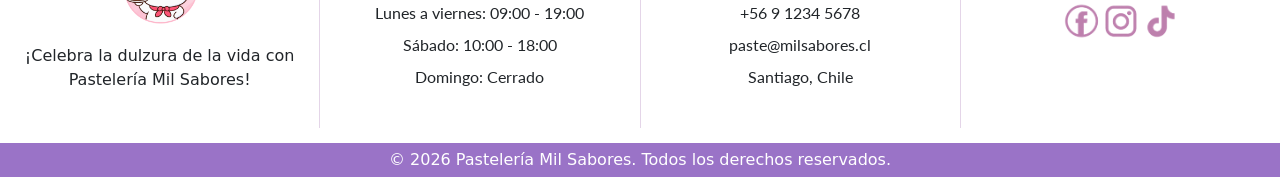
==== commit 8a7d2259: "feat:actualización" ====
--- a/index.html
+++ b/index.html
@@ -4,26 +4,33 @@
 <head>
     <meta charset="UTF-8">
     <meta name="viewport" content="width=device-width, initial-scale=1.0">
+
+    <link href="https://cdn.jsdelivr.net/npm/bootstrap@5.3.8/dist/css/bootstrap.min.css" rel="stylesheet">
+
+
+    <link href="https://fonts.googleapis.com/css2?family=Lato&family=Pacifico&display=swap" rel="stylesheet">
+
+
     <link rel="stylesheet" href="css/style.css">
-    <link href="https://fonts.googleapis.com/css2?family=Lato&family=Pacifico&display=swap" rel="stylesheet">
-    <link href="https://cdn.jsdelivr.net/npm/bootstrap@5.3.8/dist/css/bootstrap.min.css" rel="stylesheet">
-    <title>Pastelería Mil Sabores</title>
+
+    <title>Inicio | Pastelería Mil Sabores</title>
 </head>
 
+
 <body>
+
     <header>
+
         <nav class="menu">
-
 
             <ul>
                 <li><img src="img/logoLetra.png" class="menu-logo"></li>
                 <li><a href="index.html" class="texto-general">Inicio</a></li>
                 <li><a href="productos.html" class="texto-general">Productos</a></li>
                 <li><a href="contacto.html" class="texto-general">Contacto</a></li>
-                <li><a href="mi_cuenta.html" class="texto-general"><img src="img/icono-perfil.png"
-                            class="img-iconos"></a>
-                </li>
-                <li><a href="carrito.html" class="letra-Titulos"><img src="img/icono-carro.png" class="img-iconos"></a>
+                <li><a href="login.html" id="enlacePerfil"> <img src="img/icono-perfil.png" class="img-iconos"
+                            alt="Mi cuenta"></a></li>
+                <li><a href="carrito.html" class="texto-general"><img src="img/icono-carro.png" class="img-iconos"></a>
                 </li>
             </ul>
 
@@ -31,17 +38,21 @@
                 <input type="text" placeholder="Buscar productos...">
             </div>
 
-
         </nav>
 
     </header>
 
 
+
     <main>
 
+        <!-- CARRUSEL -->
+
         <section id="carouselExampleIndicators" class="carousel slide mi-carrusel" data-bs-ride="carousel">
 
+
             <div class="carousel-indicators">
+
                 <button type="button" data-bs-target="#carouselExampleIndicators" data-bs-slide-to="0" class="active"
                     aria-current="true" aria-label="Slide 1">
                 </button>
@@ -53,7 +64,9 @@
                 <button type="button" data-bs-target="#carouselExampleIndicators" data-bs-slide-to="2"
                     aria-label="Slide 3">
                 </button>
-            </div>
+
+            </div>
+
 
             <div class="carousel-inner">
 
@@ -71,6 +84,7 @@
 
             </div>
 
+
             <button class="carousel-control-prev" type="button" data-bs-target="#carouselExampleIndicators"
                 data-bs-slide="prev">
 
@@ -78,6 +92,7 @@
 
             </button>
 
+
             <button class="carousel-control-next" type="button" data-bs-target="#carouselExampleIndicators"
                 data-bs-slide="next">
 
@@ -89,43 +104,78 @@
 
 
 
+        <!-- CATEGORÍAS -->
+
         <section class="categorias">
 
             <h2 class="letra-Titulos">Categorías populares</h2>
 
+
             <div class="categorias-lista">
 
                 <article class="categoria">
-                    <a href="productos.html"> <img src="img/Torta Especial de Cumpleaños.png" alt=""></a>
+
+                    <a href="productos.html">
+                        <img src="img/Torta Especial de Cumpleaños.png" alt="Tortas">
+                    </a>
+
                     <p>Tortas</p>
 
                 </article>
 
-                <article class="categoria">
-                    <a href="productos.html"> <img src="img/Mousse de Chocolate.jpg" alt=""></a>
+
+                <article class="categoria">
+
+                    <a href="productos.html">
+                        <img src="img/Mousse de Chocolate.jpg" alt="Postres individuales">
+                    </a>
 
                     <p>Postres individuales</p>
-                </article>
-
-                <article class="categoria">
-                    <a href="productos.html"> <img src="img/Tarta de Santiago.png" alt=""></a>
+
+                </article>
+
+
+                <article class="categoria">
+
+                    <a href="productos.html">
+                        <img src="img/Tarta de Santiago.png" alt="Pastelería tradicional">
+                    </a>
 
                     <p>Pastelería tradicional</p>
-                </article>
-
-                <article class="categoria">
-                    <a href="productos.html"> <img src="img/Cheesecake.jpg" alt=""></a>
+
+                </article>
+
+
+                <article class="categoria">
+
+                    <a href="productos.html">
+                        <img src="img/Cheesecake.jpg" alt="Sin azúcar">
+                    </a>
+
                     <p>Sin azúcar</p>
-                </article>
-
-                <article class="categoria">
-                    <a href="productos.html"> <img src="img/Galletas Veganas de Avena.png" alt=""></a>
+
+                </article>
+
+
+                <article class="categoria">
+
+                    <a href="productos.html">
+                        <img src="img/Galletas Veganas de Avena.png" alt="Veganos">
+                    </a>
+
                     <p>Veganos</p>
-                </article>
-
-                <article class="categoria">
-                    <a href="productos.html"> <img src="img/tiramisú.jpg" alt=""></a>
-                    <p>Tiramisu</p>
+
+                </article>
+
+
+                <article class="categoria">
+
+                    <a href="productos.html">
+                        <img src="img/tiramisú.jpg" alt="Tiramisú">
+                    </a>
+
+                    <p>Tiramisú</p>
+
                 </article>
 
             </div>
@@ -134,6 +184,7 @@
 
 
 
+        <!-- HISTORIA -->
 
         <section class="historia-inicio">
 
@@ -141,7 +192,9 @@
 
                 <p class="historia-mini">BIENVENIDOS A</p>
 
-                <h2 class="letra-Titulos">Pastelería Mil Sabores</h2>
+                <h2 class="letra-Titulos">
+                    Pastelería Mil Sabores
+                </h2>
 
                 <div class="linea-historia"></div>
 
@@ -153,15 +206,19 @@
                     y de la más alta calidad en Santiago.
                 </p>
 
-                <a href="https://maps.app.goo.gl/XWQrZZQRH1wkxiRa6" class="boton-visitanos">
-                    Visitanos →
+                <a href="https://maps.app.goo.gl/XWQrZZQRH1wkxiRa6" class="boton-visitanos" target="_blank">
+
+                    Visítanos →
+
                 </a>
 
             </div>
 
 
             <div class="historia-imagen">
+
                 <img src="img/pasteleria.png" alt="Pastelería Mil Sabores">
+
             </div>
 
         </section>
@@ -170,59 +227,96 @@
 
 
 
+    <!-- FOOTER -->
 
     <footer>
 
         <div class="footer-cols">
+
+
             <div class="footer-columna">
 
-                <img src="img/logo.png" class="logo" alt="">
-                <p>¡Celebra la dulzura de la vida con Pastelería Mil Sabores!</p>
-            </div>
-
+                <img src="img/logo.png" class="logo" alt="Pastelería Mil Sabores">
+
+                <p>
+                    ¡Celebra la dulzura de la vida con Pastelería Mil Sabores!
+                </p>
+
+            </div>
 
 
             <div class="footer-columna">
-                <h3 class="letra-Titulos">Horarios</h3>
+
+                <h3 class="letra-Titulos">
+                    Horarios
+                </h3>
 
                 <ul class="texto-general">
+
                     <li>Lunes a viernes: 09:00 - 19:00</li>
+
                     <li>Sábado: 10:00 - 18:00</li>
+
                     <li>Domingo: Cerrado</li>
+
                 </ul>
-            </div>
-
+
+            </div>
 
 
             <div class="footer-columna">
-                <h3 class="letra-Titulos"> Contacto </h3>
+
+                <h3 class="letra-Titulos">
+                    Contacto
+                </h3>
+
                 <ul class="texto-general">
+
                     <li>+56 9 1234 5678</li>
+
                     <li>paste@milsabores.cl</li>
+
                     <li>Santiago, Chile</li>
+
                 </ul>
+
             </div>
 
 
             <div class="footer-columna">
-                <h3 class="letra-Titulos"> Siguenos </h3>
+
+                <h3 class="letra-Titulos">
+                    Síguenos
+                </h3>
+
                 <div>
-                    <img src="img/iconosredes.png" class="redes-sociales" alt="redes">
+
+                    <img src="img/iconosredes.png" class="redes-sociales" alt="Redes sociales">
 
                 </div>
 
             </div>
 
+
         </div>
 
+
         <div class="footer-bottom">
-            <p>&copy; 2026 Pastelería Mil Sabores. Todos los derechos reservados.</p>
+
+            <p>
+                &copy; 2026 Pastelería Mil Sabores.
+                Todos los derechos reservados.
+            </p>
 
         </div>
 
     </footer>
 
+
+    <script src="js/mi_cuenta.js"></script>
+    <script src="js/script.js"></script>
     <script src="https://cdn.jsdelivr.net/npm/bootstrap@5.3.8/dist/js/bootstrap.bundle.min.js"></script>
+
 </body>
 
 </html>
--- a/css/style.css
+++ b/css/style.css
@@ -4,12 +4,27 @@
 @import url(cuenta.css);
 @import url(texto.css);
 @import url(contacto.css);
+@import url(login.css);
+@import url(carrito.css);
 
-.logo {
-    width: 90px;
-    display: block;
-    margin: 0 auto 15px;
+
+/* sección carrusel  */
+.mi-carrusel {
+    width: 100%;
+    margin: 10px auto;
+    border-radius: 25px;
+    overflow: hidden;
 }
+
+.mi-carrusel img {
+    height: 500px;
+    object-fit: cover;
+}
+
+
+
+/* sección categorias  */
+
 
 .categorias {
     background-color: #ffffff;
@@ -53,21 +68,20 @@
 
 
 body {
-    background-color: #fff3fa !important;
+    background-color: #fbe3f1 !important;
 }
 
 
-.mi-carrusel {
-    width: 100%;
-    margin: 10px auto;
-    border-radius: 25px;
-    overflow: hidden;
-}
 
-.mi-carrusel img {
-    height: 500px;
-    object-fit: cover;
-}
+
+
+
+/* sección Historia */
+
+
+
+
+
 
 
 .historia-inicio {
